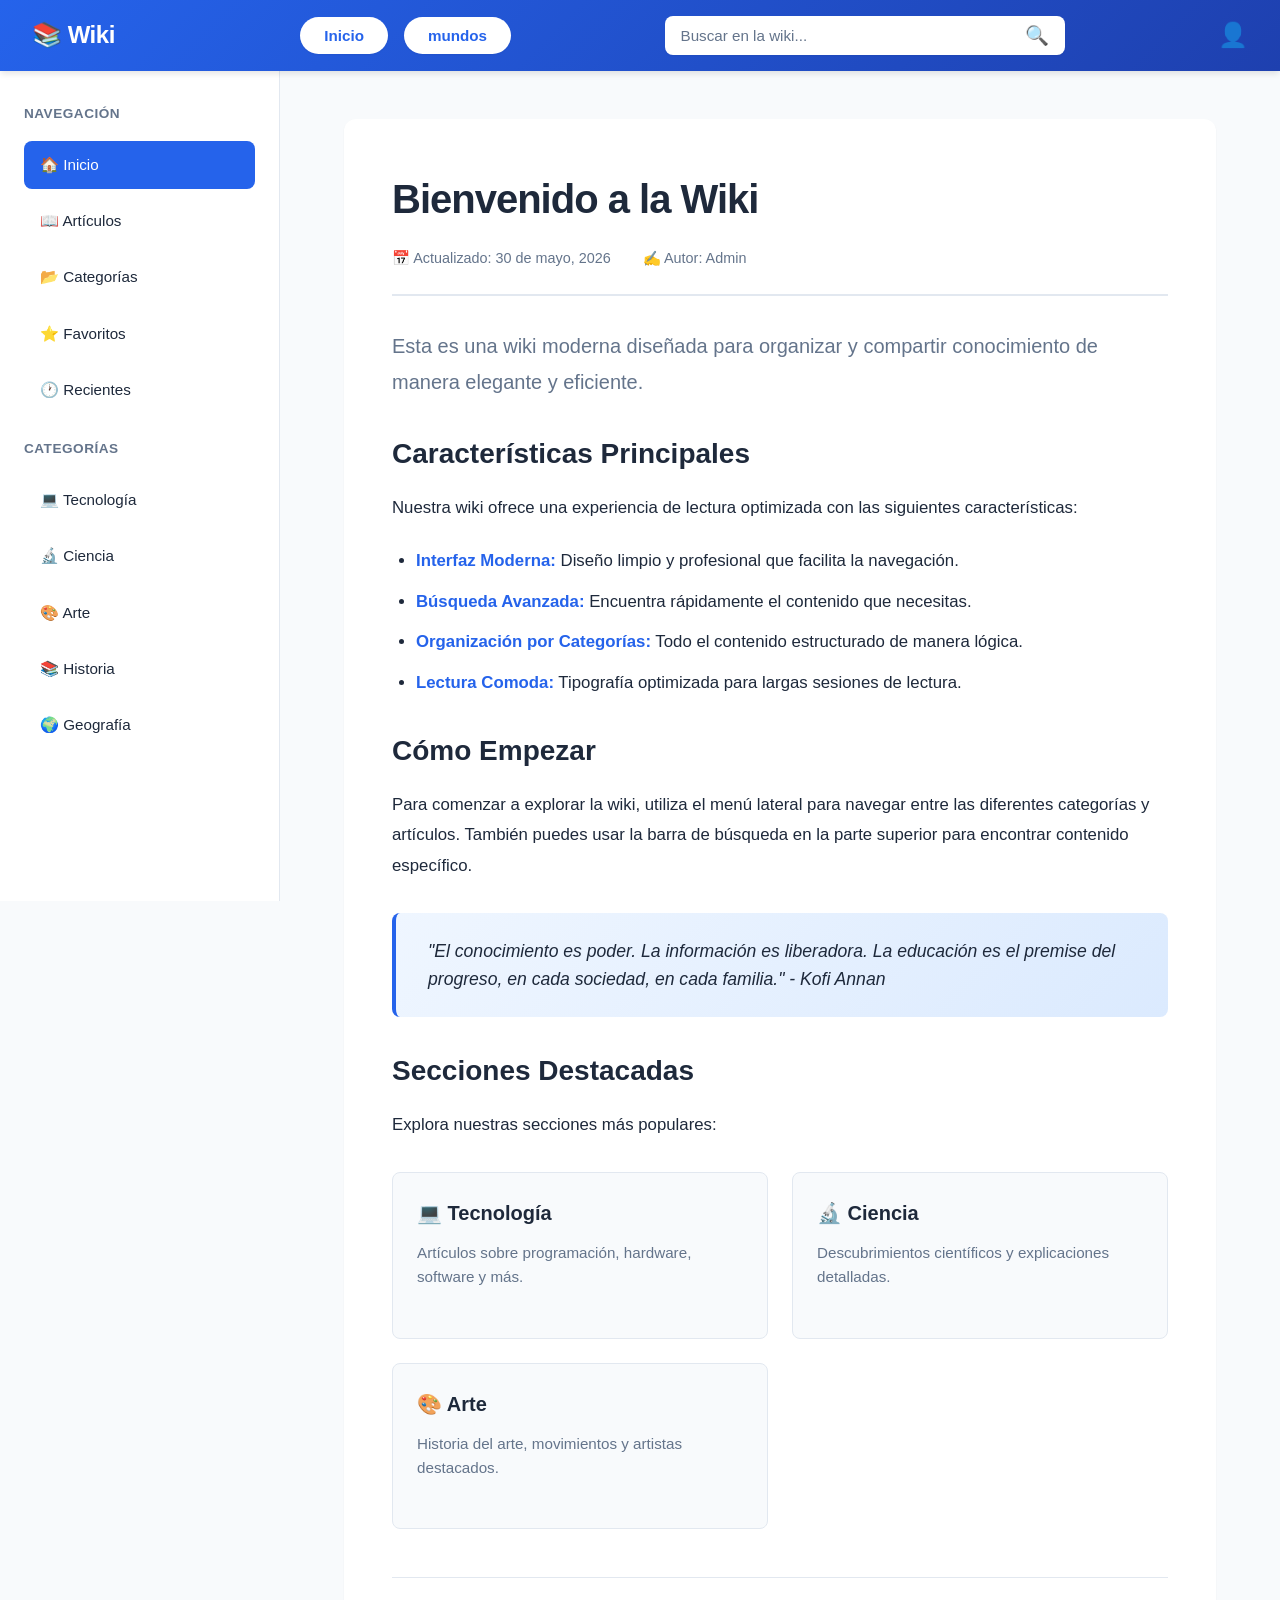
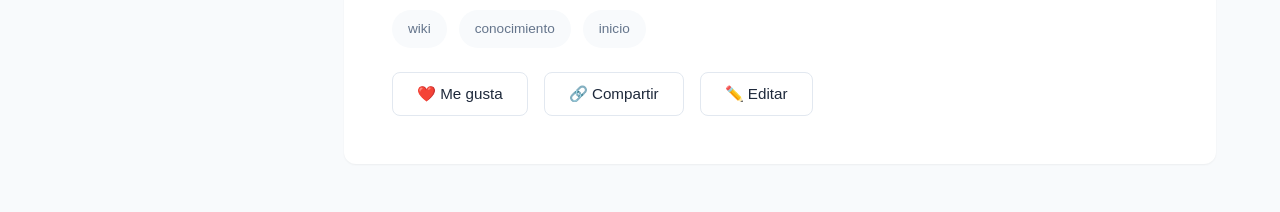
==== index.html @ feb815dc "Add files via upload" ====
<!DOCTYPE html>
<html lang="es">
<head>
    <meta charset="UTF-8">
    <meta name="viewport" content="width=device-width, initial-scale=1.0">
    <title>Wiki - Conocimiento</title>
    <link rel="stylesheet" href="style.css">
</head>
<body>
    <!-- Barra Superior -->
    <header class="top-bar">
        <div class="logo">
            <h1>📚 Wiki</h1>
        </div>
        <div class="nav-buttons">
            <button class="nav-button">Inicio</button>
            <button class="nav-button">mundos</button>
        </div>
        <div class="search-container">
            <input type="text" class="search-input" placeholder="Buscar en la wiki...">
            <button class="search-button">🔍</button>
        </div>
        <div class="user-menu">
            <span class="user-avatar">👤</span>
        </div>
    </header>

    <div class="main-container">
        <!-- Menú Lateral -->
        <aside class="sidebar">
            <nav class="sidebar-nav">
                <h3>Navegación</h3>
                <ul>
                    <li><a href="#" class="active">🏠 Inicio</a></li>
                    <li><a href="#">📖 Artículos</a></li>
                    <li><a href="#">📂 Categorías</a></li>
                    <li><a href="#">⭐ Favoritos</a></li>
                    <li><a href="#">🕐 Recientes</a></li>
                </ul>
                
                <h3>Categorías</h3>
                <ul>
                    <li><a href="#">💻 Tecnología</a></li>
                    <li><a href="#">🔬 Ciencia</a></li>
                    <li><a href="#">🎨 Arte</a></li>
                    <li><a href="#">📚 Historia</a></li>
                    <li><a href="#">🌍 Geografía</a></li>
                </ul>
            </nav>
        </aside>

        <!-- Área Central de Contenido -->
        <main class="content-area">
            <article class="article">
                <div class="article-header">
                    <h1>Bienvenido a la Wiki</h1>
                    <div class="article-meta">
                        <span class="date">📅 Actualizado: 30 de mayo, 2026</span>
                        <span class="author">✍️ Autor: Admin</span>
                    </div>
                </div>
                
                <div class="article-content">
                    <p class="lead">Esta es una wiki moderna diseñada para organizar y compartir conocimiento de manera elegante y eficiente.</p>
                    
                    <h2>Características Principales</h2>
                    <p>Nuestra wiki ofrece una experiencia de lectura optimizada con las siguientes características:</p>
                    
                    <ul>
                        <li><strong>Interfaz Moderna:</strong> Diseño limpio y profesional que facilita la navegación.</li>
                        <li><strong>Búsqueda Avanzada:</strong> Encuentra rápidamente el contenido que necesitas.</li>
                        <li><strong>Organización por Categorías:</strong> Todo el contenido estructurado de manera lógica.</li>
                        <li><strong>Lectura Comoda:</strong> Tipografía optimizada para largas sesiones de lectura.</li>
                    </ul>
                    
                    <h2>Cómo Empezar</h2>
                    <p>Para comenzar a explorar la wiki, utiliza el menú lateral para navegar entre las diferentes categorías y artículos. También puedes usar la barra de búsqueda en la parte superior para encontrar contenido específico.</p>
                    
                    <blockquote>
                        "El conocimiento es poder. La información es liberadora. La educación es el premise del progreso, en cada sociedad, en cada familia." - Kofi Annan
                    </blockquote>
                    
                    <h2>Secciones Destacadas</h2>
                    <p>Explora nuestras secciones más populares:</p>
                    
                    <div class="featured-sections">
                        <div class="featured-card">
                            <h3>💻 Tecnología</h3>
                            <p>Artículos sobre programación, hardware, software y más.</p>
                        </div>
                        <div class="featured-card">
                            <h3>🔬 Ciencia</h3>
                            <p>Descubrimientos científicos y explicaciones detalladas.</p>
                        </div>
                        <div class="featured-card">
                            <h3>🎨 Arte</h3>
                            <p>Historia del arte, movimientos y artistas destacados.</p>
                        </div>
                    </div>
                </div>
                
                <div class="article-footer">
                    <div class="tags">
                        <span class="tag">wiki</span>
                        <span class="tag">conocimiento</span>
                        <span class="tag">inicio</span>
                    </div>
                    <div class="actions">
                        <button class="action-button">❤️ Me gusta</button>
                        <button class="action-button">🔗 Compartir</button>
                        <button class="action-button">✏️ Editar</button>
                    </div>
                </div>
            </article>
        </main>
    </div>
</body>
</html>
---- style.css ----
/* Reset y Estilos Base */
* {
    margin: 0;
    padding: 0;
    box-sizing: border-box;
}

:root {
    --primary-color: #2563eb;
    --secondary-color: #1e40af;
    --accent-color: #3b82f6;
    --text-dark: #1e293b;
    --text-light: #64748b;
    --text-white: #ffffff;
    --bg-light: #f8fafc;
    --bg-white: #ffffff;
    --border-color: #e2e8f0;
    --shadow-sm: 0 1px 2px 0 rgba(0, 0, 0, 0.05);
    --shadow-md: 0 4px 6px -1px rgba(0, 0, 0, 0.1);
    --shadow-lg: 0 10px 15px -3px rgba(0, 0, 0, 0.1);
    --radius-md: 8px;
    --radius-lg: 12px;
}

body {
    font-family: -apple-system, BlinkMacSystemFont, 'Segoe UI', Roboto, 'Helvetica Neue', Arial, sans-serif;
    background-color: var(--bg-light);
    color: var(--text-dark);
    line-height: 1.6;
}

/* Barra Superior */
.top-bar {
    background: linear-gradient(135deg, var(--primary-color), var(--secondary-color));
    color: var(--text-white);
    padding: 1rem 2rem;
    display: flex;
    align-items: center;
    justify-content: space-between;
    box-shadow: var(--shadow-md);
    position: sticky;
    top: 0;
    z-index: 1000;
}

.logo h1 {
    font-size: 1.5rem;
    font-weight: 700;
    letter-spacing: -0.5px;
}

.nav-buttons {
    display: flex;
    gap: 1rem;
    margin-left: 2rem;
}

.nav-button {
    background: var(--bg-white);
    color: var(--primary-color);
    border: none;
    padding: 0.6rem 1.5rem;
    border-radius: 25px;
    font-size: 0.95rem;
    font-weight: 600;
    cursor: pointer;
    transition: all 0.2s ease;
    box-shadow: var(--shadow-sm);
}

.nav-button:hover {
    background: var(--bg-light);
    transform: translateY(-1px);
    box-shadow: var(--shadow-md);
}

.search-container {
    display: flex;
    align-items: center;
    background: var(--bg-white);
    border-radius: var(--radius-md);
    padding: 0.5rem 1rem;
    width: 400px;
    box-shadow: var(--shadow-sm);
}

.search-input {
    border: none;
    outline: none;
    width: 100%;
    font-size: 0.95rem;
    color: var(--text-dark);
}

.search-input::placeholder {
    color: var(--text-light);
}

.search-button {
    background: none;
    border: none;
    cursor: pointer;
    font-size: 1.2rem;
    padding: 0;
    margin-left: 0.5rem;
}

.user-menu {
    display: flex;
    align-items: center;
    gap: 1rem;
}

.user-avatar {
    font-size: 1.5rem;
    cursor: pointer;
}

/* Contenedor Principal */
.main-container {
    display: flex;
    min-height: calc(100vh - 70px);
}

/* Menú Lateral */
.sidebar {
    width: 280px;
    background: var(--bg-white);
    border-right: 1px solid var(--border-color);
    padding: 2rem 1.5rem;
    position: sticky;
    top: 70px;
    height: calc(100vh - 70px);
    overflow-y: auto;
}

.sidebar-nav h3 {
    font-size: 0.85rem;
    text-transform: uppercase;
    letter-spacing: 0.5px;
    color: var(--text-light);
    margin: 1.5rem 0 1rem 0;
    font-weight: 600;
}

.sidebar-nav h3:first-child {
    margin-top: 0;
}

.sidebar-nav ul {
    list-style: none;
}

.sidebar-nav ul li {
    margin-bottom: 0.5rem;
}

.sidebar-nav ul li a {
    display: flex;
    align-items: center;
    padding: 0.75rem 1rem;
    text-decoration: none;
    color: var(--text-dark);
    border-radius: var(--radius-md);
    transition: all 0.2s ease;
    font-size: 0.95rem;
}

.sidebar-nav ul li a:hover {
    background-color: var(--bg-light);
    color: var(--primary-color);
}

.sidebar-nav ul li a.active {
    background-color: var(--primary-color);
    color: var(--text-white);
}

/* Área Central de Contenido */
.content-area {
    flex: 1;
    padding: 3rem 4rem;
    max-width: 1200px;
}

.article {
    background: var(--bg-white);
    border-radius: var(--radius-lg);
    padding: 3rem;
    box-shadow: var(--shadow-sm);
}

.article-header {
    margin-bottom: 2rem;
    border-bottom: 2px solid var(--border-color);
    padding-bottom: 1.5rem;
}

.article-header h1 {
    font-size: 2.5rem;
    font-weight: 800;
    color: var(--text-dark);
    margin-bottom: 1rem;
    letter-spacing: -1px;
}

.article-meta {
    display: flex;
    gap: 2rem;
    color: var(--text-light);
    font-size: 0.9rem;
}

.article-content {
    color: var(--text-dark);
}

.article-content .lead {
    font-size: 1.25rem;
    line-height: 1.8;
    color: var(--text-light);
    margin-bottom: 2rem;
    font-weight: 400;
}

.article-content h2 {
    font-size: 1.75rem;
    font-weight: 700;
    margin: 2rem 0 1rem 0;
    color: var(--text-dark);
}

.article-content p {
    margin-bottom: 1.5rem;
    font-size: 1.05rem;
    line-height: 1.8;
}

.article-content ul {
    margin: 1.5rem 0;
    padding-left: 1.5rem;
}

.article-content ul li {
    margin-bottom: 0.75rem;
    font-size: 1.05rem;
    line-height: 1.7;
}

.article-content strong {
    color: var(--primary-color);
    font-weight: 600;
}

.article-content blockquote {
    background: linear-gradient(135deg, #eff6ff, #dbeafe);
    border-left: 4px solid var(--primary-color);
    padding: 1.5rem 2rem;
    margin: 2rem 0;
    border-radius: var(--radius-md);
    font-style: italic;
    font-size: 1.1rem;
    color: var(--text-dark);
}

.featured-sections {
    display: grid;
    grid-template-columns: repeat(auto-fit, minmax(250px, 1fr));
    gap: 1.5rem;
    margin: 2rem 0;
}

.featured-card {
    background: var(--bg-light);
    padding: 1.5rem;
    border-radius: var(--radius-md);
    border: 1px solid var(--border-color);
    transition: all 0.3s ease;
}

.featured-card:hover {
    box-shadow: var(--shadow-md);
    transform: translateY(-2px);
}

.featured-card h3 {
    font-size: 1.25rem;
    margin-bottom: 0.75rem;
    color: var(--text-dark);
}

.featured-card p {
    color: var(--text-light);
    font-size: 0.95rem;
    line-height: 1.6;
}

/* Footer del Artículo */
.article-footer {
    margin-top: 3rem;
    padding-top: 2rem;
    border-top: 1px solid var(--border-color);
}

.tags {
    display: flex;
    gap: 0.75rem;
    margin-bottom: 1.5rem;
}

.tag {
    background: var(--bg-light);
    color: var(--text-light);
    padding: 0.5rem 1rem;
    border-radius: 20px;
    font-size: 0.85rem;
    font-weight: 500;
}

.actions {
    display: flex;
    gap: 1rem;
}

.action-button {
    background: var(--bg-white);
    border: 1px solid var(--border-color);
    padding: 0.75rem 1.5rem;
    border-radius: var(--radius-md);
    cursor: pointer;
    font-size: 0.95rem;
    transition: all 0.2s ease;
    color: var(--text-dark);
}

.action-button:hover {
    background: var(--primary-color);
    color: var(--text-white);
    border-color: var(--primary-color);
}

/* Scrollbar Personalizado */
.sidebar::-webkit-scrollbar {
    width: 6px;
}

.sidebar::-webkit-scrollbar-track {
    background: var(--bg-light);
}

.sidebar::-webkit-scrollbar-thumb {
    background: var(--border-color);
    border-radius: 3px;
}

.sidebar::-webkit-scrollbar-thumb:hover {
    background: var(--text-light);
}

/* Responsive */
@media (max-width: 1024px) {
    .content-area {
        padding: 2rem 3rem;
    }
    
    .search-container {
        width: 300px;
    }
}

@media (max-width: 768px) {
    .main-container {
        flex-direction: column;
    }
    
    .sidebar {
        width: 100%;
        height: auto;
        position: relative;
        top: 0;
    }
    
    .content-area {
        padding: 2rem 1.5rem;
    }
    
    .article {
        padding: 2rem;
    }
    
    .article-header h1 {
        font-size: 2rem;
    }
    
    .top-bar {
        flex-direction: column;
        gap: 1rem;
        padding: 1rem;
    }
    
    .search-container {
        width: 100%;
    }
    
    .featured-sections {
        grid-template-columns: 1fr;
    }
}
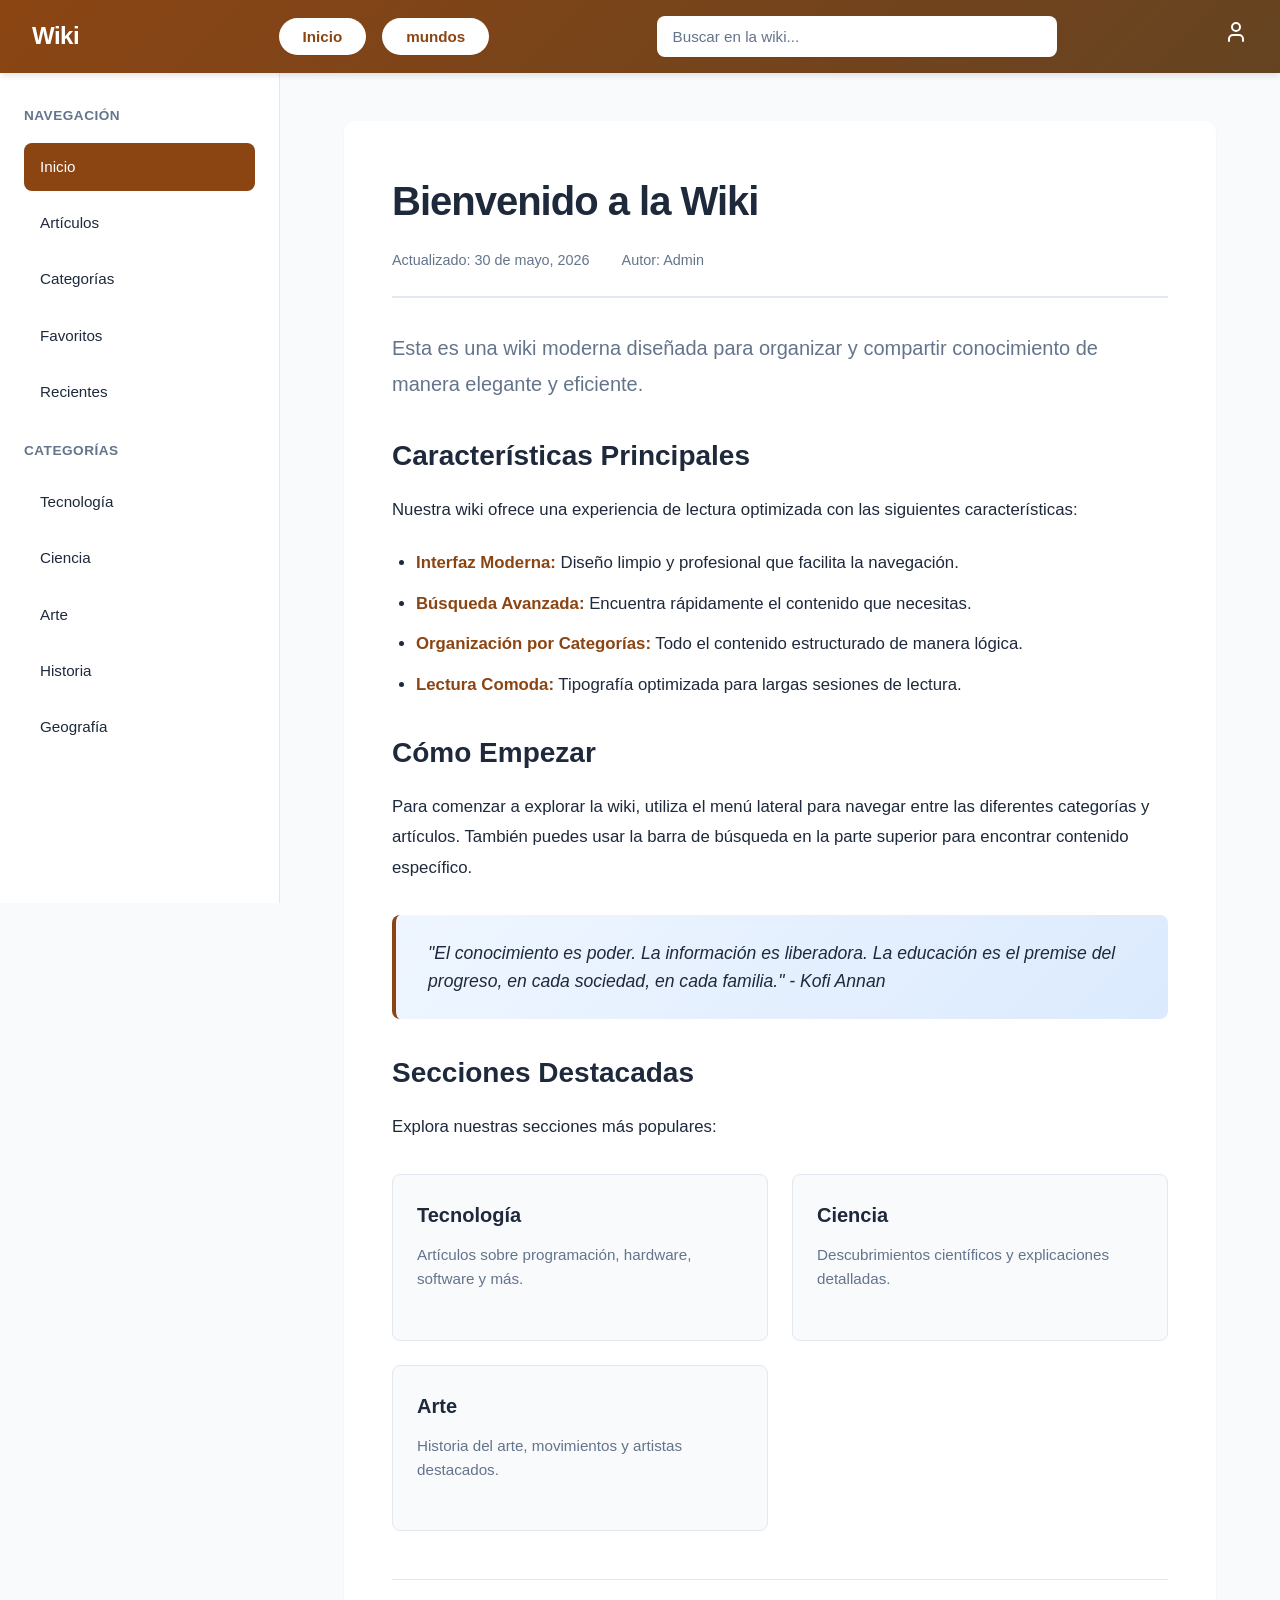
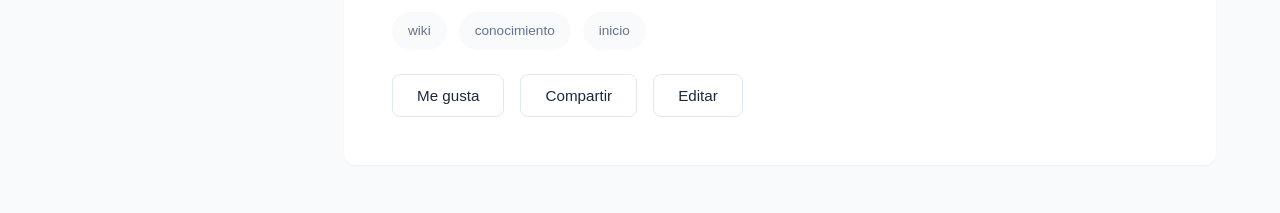
==== commit f545346a: "Add files via upload" ====
--- a/index.html
+++ b/index.html
@@ -10,7 +10,7 @@
     <!-- Barra Superior -->
     <header class="top-bar">
         <div class="logo">
-            <h1>📚 Wiki</h1>
+            <h1>Wiki</h1>
         </div>
         <div class="nav-buttons">
             <button class="nav-button">Inicio</button>
@@ -18,10 +18,20 @@
         </div>
         <div class="search-container">
             <input type="text" class="search-input" placeholder="Buscar en la wiki...">
-            <button class="search-button">🔍</button>
+            <button class="search-button">
+                <svg xmlns="http://www.w3.org/2000/svg" width="20" height="20" viewBox="0 0 24 24" fill="none" stroke="#ffffff" stroke-width="2" stroke-linecap="round" stroke-linejoin="round">
+                    <circle cx="11" cy="11" r="8"></circle>
+                    <path d="m21 21-4.35-4.35"></path>
+                </svg>
+            </button>
         </div>
         <div class="user-menu">
-            <span class="user-avatar">👤</span>
+            <span class="user-avatar">
+                <svg xmlns="http://www.w3.org/2000/svg" width="24" height="24" viewBox="0 0 24 24" fill="none" stroke="#ffffff" stroke-width="2" stroke-linecap="round" stroke-linejoin="round">
+                    <path d="M19 21v-2a4 4 0 0 0-4-4H9a4 4 0 0 0-4 4v2"></path>
+                    <circle cx="12" cy="7" r="4"></circle>
+                </svg>
+            </span>
         </div>
     </header>
 
@@ -31,20 +41,20 @@
             <nav class="sidebar-nav">
                 <h3>Navegación</h3>
                 <ul>
-                    <li><a href="#" class="active">🏠 Inicio</a></li>
-                    <li><a href="#">📖 Artículos</a></li>
-                    <li><a href="#">📂 Categorías</a></li>
-                    <li><a href="#">⭐ Favoritos</a></li>
-                    <li><a href="#">🕐 Recientes</a></li>
+                    <li><a href="#" class="active">Inicio</a></li>
+                    <li><a href="#">Artículos</a></li>
+                    <li><a href="#">Categorías</a></li>
+                    <li><a href="#">Favoritos</a></li>
+                    <li><a href="#">Recientes</a></li>
                 </ul>
                 
                 <h3>Categorías</h3>
                 <ul>
-                    <li><a href="#">💻 Tecnología</a></li>
-                    <li><a href="#">🔬 Ciencia</a></li>
-                    <li><a href="#">🎨 Arte</a></li>
-                    <li><a href="#">📚 Historia</a></li>
-                    <li><a href="#">🌍 Geografía</a></li>
+                    <li><a href="#">Tecnología</a></li>
+                    <li><a href="#">Ciencia</a></li>
+                    <li><a href="#">Arte</a></li>
+                    <li><a href="#">Historia</a></li>
+                    <li><a href="#">Geografía</a></li>
                 </ul>
             </nav>
         </aside>
@@ -55,8 +65,8 @@
                 <div class="article-header">
                     <h1>Bienvenido a la Wiki</h1>
                     <div class="article-meta">
-                        <span class="date">📅 Actualizado: 30 de mayo, 2026</span>
-                        <span class="author">✍️ Autor: Admin</span>
+                        <span class="date">Actualizado: 30 de mayo, 2026</span>
+                        <span class="author">Autor: Admin</span>
                     </div>
                 </div>
                 
@@ -85,15 +95,15 @@
                     
                     <div class="featured-sections">
                         <div class="featured-card">
-                            <h3>💻 Tecnología</h3>
+                            <h3>Tecnología</h3>
                             <p>Artículos sobre programación, hardware, software y más.</p>
                         </div>
                         <div class="featured-card">
-                            <h3>🔬 Ciencia</h3>
+                            <h3>Ciencia</h3>
                             <p>Descubrimientos científicos y explicaciones detalladas.</p>
                         </div>
                         <div class="featured-card">
-                            <h3>🎨 Arte</h3>
+                            <h3>Arte</h3>
                             <p>Historia del arte, movimientos y artistas destacados.</p>
                         </div>
                     </div>
@@ -106,9 +116,9 @@
                         <span class="tag">inicio</span>
                     </div>
                     <div class="actions">
-                        <button class="action-button">❤️ Me gusta</button>
-                        <button class="action-button">🔗 Compartir</button>
-                        <button class="action-button">✏️ Editar</button>
+                        <button class="action-button">Me gusta</button>
+                        <button class="action-button">Compartir</button>
+                        <button class="action-button">Editar</button>
                     </div>
                 </div>
             </article>
--- a/style.css
+++ b/style.css
@@ -6,9 +6,9 @@
 }
 
 :root {
-    --primary-color: #2563eb;
-    --secondary-color: #1e40af;
-    --accent-color: #3b82f6;
+    --primary-color: #8B4513;
+    --secondary-color: #654321;
+    --accent-color: #A0522D;
     --text-dark: #1e293b;
     --text-light: #64748b;
     --text-white: #ffffff;
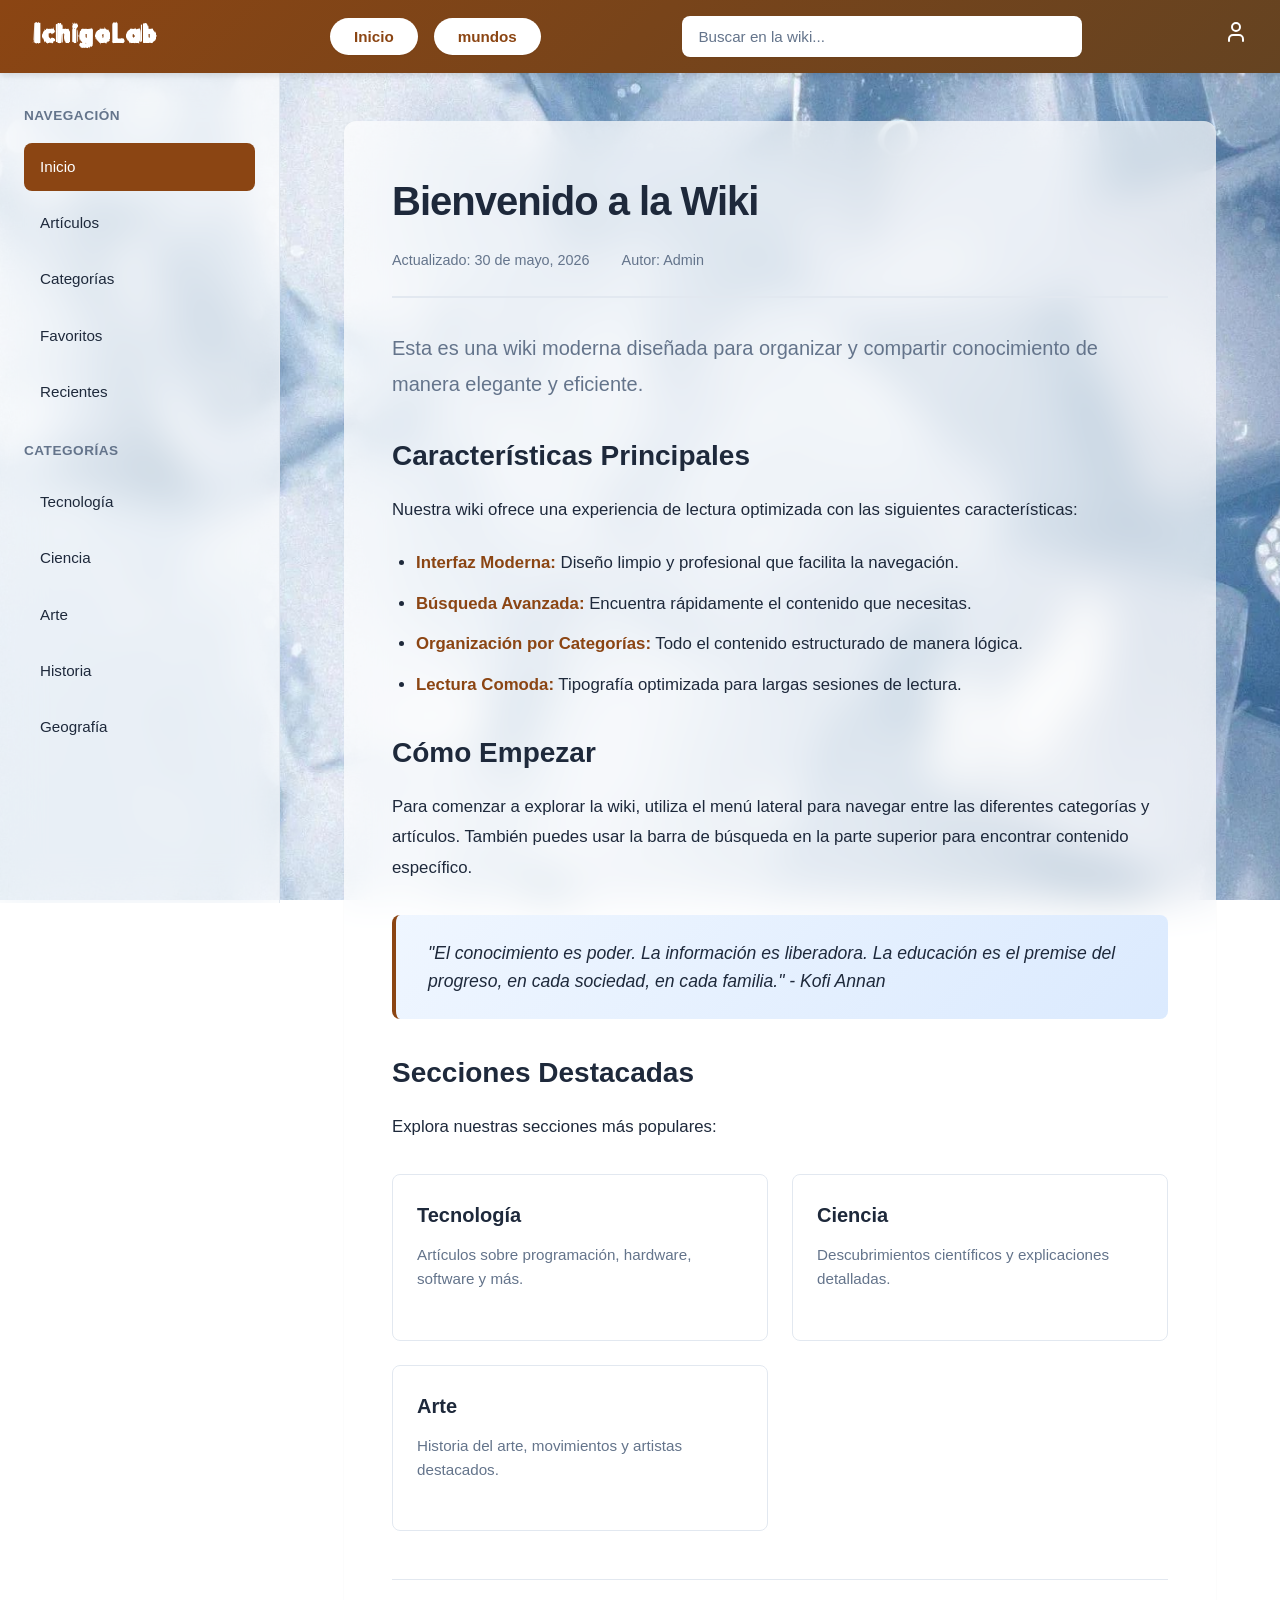
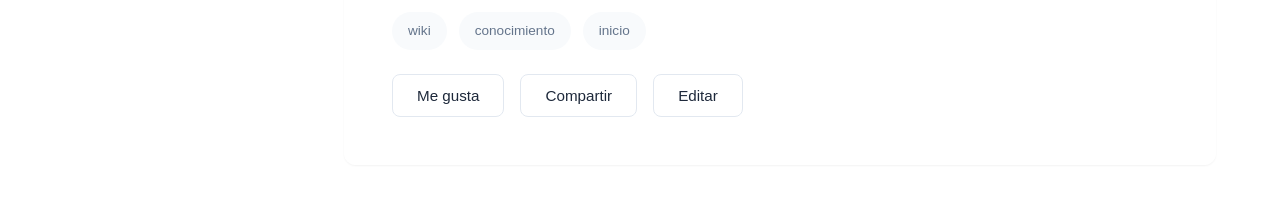
==== commit 9f4be3b9: "Add files via upload" ====
--- a/index.html
+++ b/index.html
@@ -10,7 +10,7 @@
     <!-- Barra Superior -->
     <header class="top-bar">
         <div class="logo">
-            <h1>Wiki</h1>
+            <h1>IchigoLab</h1>
         </div>
         <div class="nav-buttons">
             <button class="nav-button">Inicio</button>
--- a/style.css
+++ b/style.css
@@ -22,9 +22,20 @@
     --radius-lg: 12px;
 }
 
+@font-face {
+    font-family: 'ERTHQAKE';
+    src: url('ERTHQAKE.TTF') format('truetype');
+    font-weight: normal;
+    font-style: normal;
+}
+
 body {
     font-family: -apple-system, BlinkMacSystemFont, 'Segoe UI', Roboto, 'Helvetica Neue', Arial, sans-serif;
-    background-color: var(--bg-light);
+    background-image: url('Fondonormal.jpg');
+    background-size: cover;
+    background-position: center;
+    background-attachment: fixed;
+    background-repeat: no-repeat;
     color: var(--text-dark);
     line-height: 1.6;
 }
@@ -44,6 +55,7 @@
 }
 
 .logo h1 {
+    font-family: 'ERTHQAKE', -apple-system, BlinkMacSystemFont, 'Segoe UI', Roboto, 'Helvetica Neue', Arial, sans-serif;
     font-size: 1.5rem;
     font-weight: 700;
     letter-spacing: -0.5px;
@@ -125,7 +137,9 @@
 /* Menú Lateral */
 .sidebar {
     width: 280px;
-    background: var(--bg-white);
+    background: rgba(255, 255, 255, 0.7);
+    backdrop-filter: blur(20px);
+    -webkit-backdrop-filter: blur(20px);
     border-right: 1px solid var(--border-color);
     padding: 2rem 1.5rem;
     position: sticky;
@@ -184,7 +198,9 @@
 }
 
 .article {
-    background: var(--bg-white);
+    background: rgba(255, 255, 255, 0.7);
+    backdrop-filter: blur(20px);
+    -webkit-backdrop-filter: blur(20px);
     border-radius: var(--radius-lg);
     padding: 3rem;
     box-shadow: var(--shadow-sm);
@@ -271,7 +287,9 @@
 }
 
 .featured-card {
-    background: var(--bg-light);
+    background: rgba(255, 255, 255, 0.6);
+    backdrop-filter: blur(20px);
+    -webkit-backdrop-filter: blur(20px);
     padding: 1.5rem;
     border-radius: var(--radius-md);
     border: 1px solid var(--border-color);
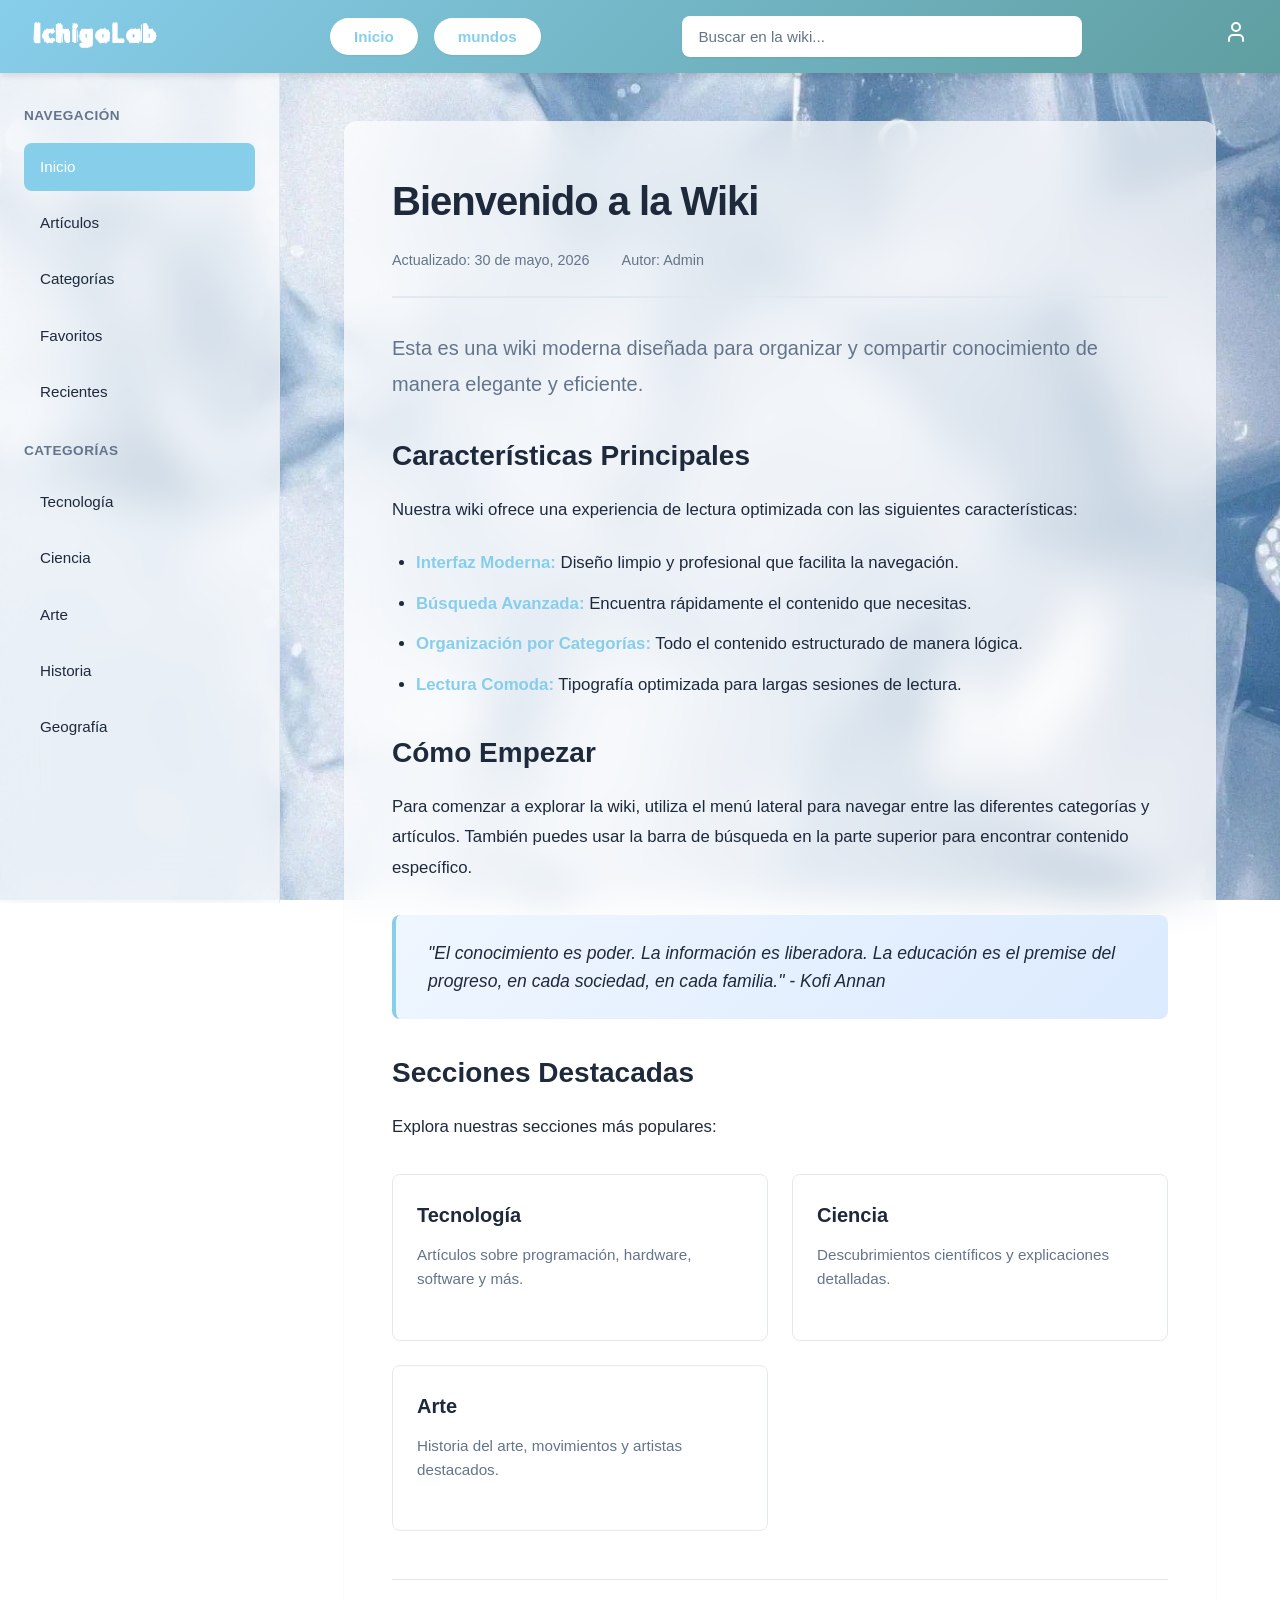
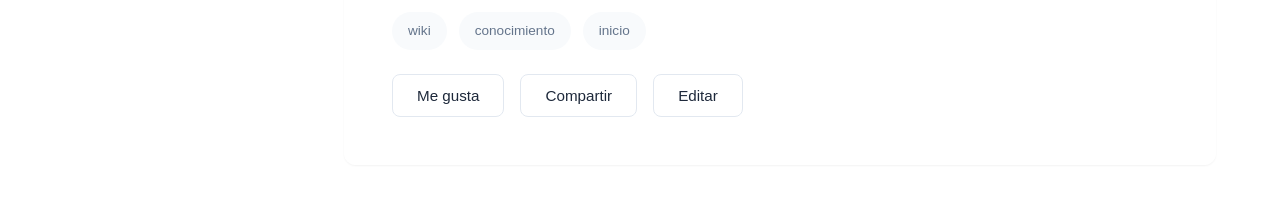
==== commit 74a02381: "Add files via upload" ====
--- a/index.html
+++ b/index.html
@@ -5,6 +5,7 @@
     <meta name="viewport" content="width=device-width, initial-scale=1.0">
     <title>Wiki - Conocimiento</title>
     <link rel="stylesheet" href="style.css">
+    <link rel="icon" href="Ichigoicon.png" type="image/png">
 </head>
 <body>
     <!-- Barra Superior -->
@@ -14,7 +15,14 @@
         </div>
         <div class="nav-buttons">
             <button class="nav-button">Inicio</button>
-            <button class="nav-button">mundos</button>
+            <div class="dropdown">
+                <button class="nav-button dropdown-toggle">mundos</button>
+                <div class="dropdown-content">
+                    <a href="mundos.html" class="dropdown-item">Ver todos los mundos</a>
+                    <a href="#" class="dropdown-item">Harry Potter</a>
+                    <a href="#" class="dropdown-item">Alien Stage</a>
+                </div>
+            </div>
         </div>
         <div class="search-container">
             <input type="text" class="search-input" placeholder="Buscar en la wiki...">
--- a/style.css
+++ b/style.css
@@ -6,9 +6,9 @@
 }
 
 :root {
-    --primary-color: #8B4513;
-    --secondary-color: #654321;
-    --accent-color: #A0522D;
+    --primary-color: #87CEEB;
+    --secondary-color: #5F9EA0;
+    --accent-color: #B0E0E6;
     --text-dark: #1e293b;
     --text-light: #64748b;
     --text-white: #ffffff;
@@ -84,6 +84,43 @@
     background: var(--bg-light);
     transform: translateY(-1px);
     box-shadow: var(--shadow-md);
+}
+
+.dropdown {
+    position: relative;
+}
+
+.dropdown-content {
+    display: none;
+    position: absolute;
+    top: 100%;
+    left: 0;
+    background: var(--bg-white);
+    min-width: 200px;
+    border-radius: var(--radius-md);
+    box-shadow: var(--shadow-lg);
+    padding: 0.5rem 0;
+    margin-top: 0;
+    z-index: 1001;
+}
+
+.dropdown:hover .dropdown-content,
+.dropdown-content:hover {
+    display: block;
+}
+
+.dropdown-item {
+    display: block;
+    padding: 0.75rem 1rem;
+    color: var(--text-dark);
+    text-decoration: none;
+    transition: all 0.2s ease;
+    font-size: 0.95rem;
+}
+
+.dropdown-item:hover {
+    background: var(--bg-light);
+    color: var(--primary-color);
 }
 
 .search-container {
@@ -313,6 +350,76 @@
     line-height: 1.6;
 }
 
+/* Estilos para la página de mundos */
+.worlds-grid {
+    display: grid;
+    grid-template-columns: repeat(auto-fit, minmax(300px, 1fr));
+    gap: 2rem;
+    margin: 2rem 0;
+}
+
+.world-card {
+    background: rgba(255, 255, 255, 0.7);
+    backdrop-filter: blur(20px);
+    -webkit-backdrop-filter: blur(20px);
+    border-radius: var(--radius-lg);
+    overflow: hidden;
+    box-shadow: var(--shadow-md);
+    transition: all 0.3s ease;
+}
+
+.world-card:hover {
+    transform: translateY(-5px);
+    box-shadow: var(--shadow-lg);
+}
+
+.world-image {
+    position: relative;
+    width: 100%;
+    height: 250px;
+    background: var(--bg-light);
+    overflow: hidden;
+}
+
+.world-gradient {
+    position: absolute;
+    bottom: 0;
+    left: 0;
+    right: 0;
+    height: 100%;
+    background: linear-gradient(to top, rgba(255, 255, 255, 0.9) 0%, rgba(255, 255, 255, 0.6) 30%, rgba(255, 255, 255, 0.3) 60%, rgba(255, 255, 255, 0) 100%);
+    pointer-events: none;
+}
+
+.world-placeholder {
+    position: absolute;
+    top: 0;
+    left: 0;
+    right: 0;
+    bottom: 0;
+    display: flex;
+    align-items: center;
+    justify-content: center;
+    background: var(--bg-light);
+}
+
+.world-placeholder span {
+    font-size: 1.5rem;
+    font-weight: 600;
+    color: var(--text-light);
+    text-align: center;
+    padding: 1rem;
+}
+
+.world-card h3 {
+    padding: 1.5rem;
+    font-size: 1.5rem;
+    font-weight: 700;
+    color: var(--text-dark);
+    text-align: center;
+    margin: 0;
+}
+
 /* Footer del Artículo */
 .article-footer {
     margin-top: 3rem;
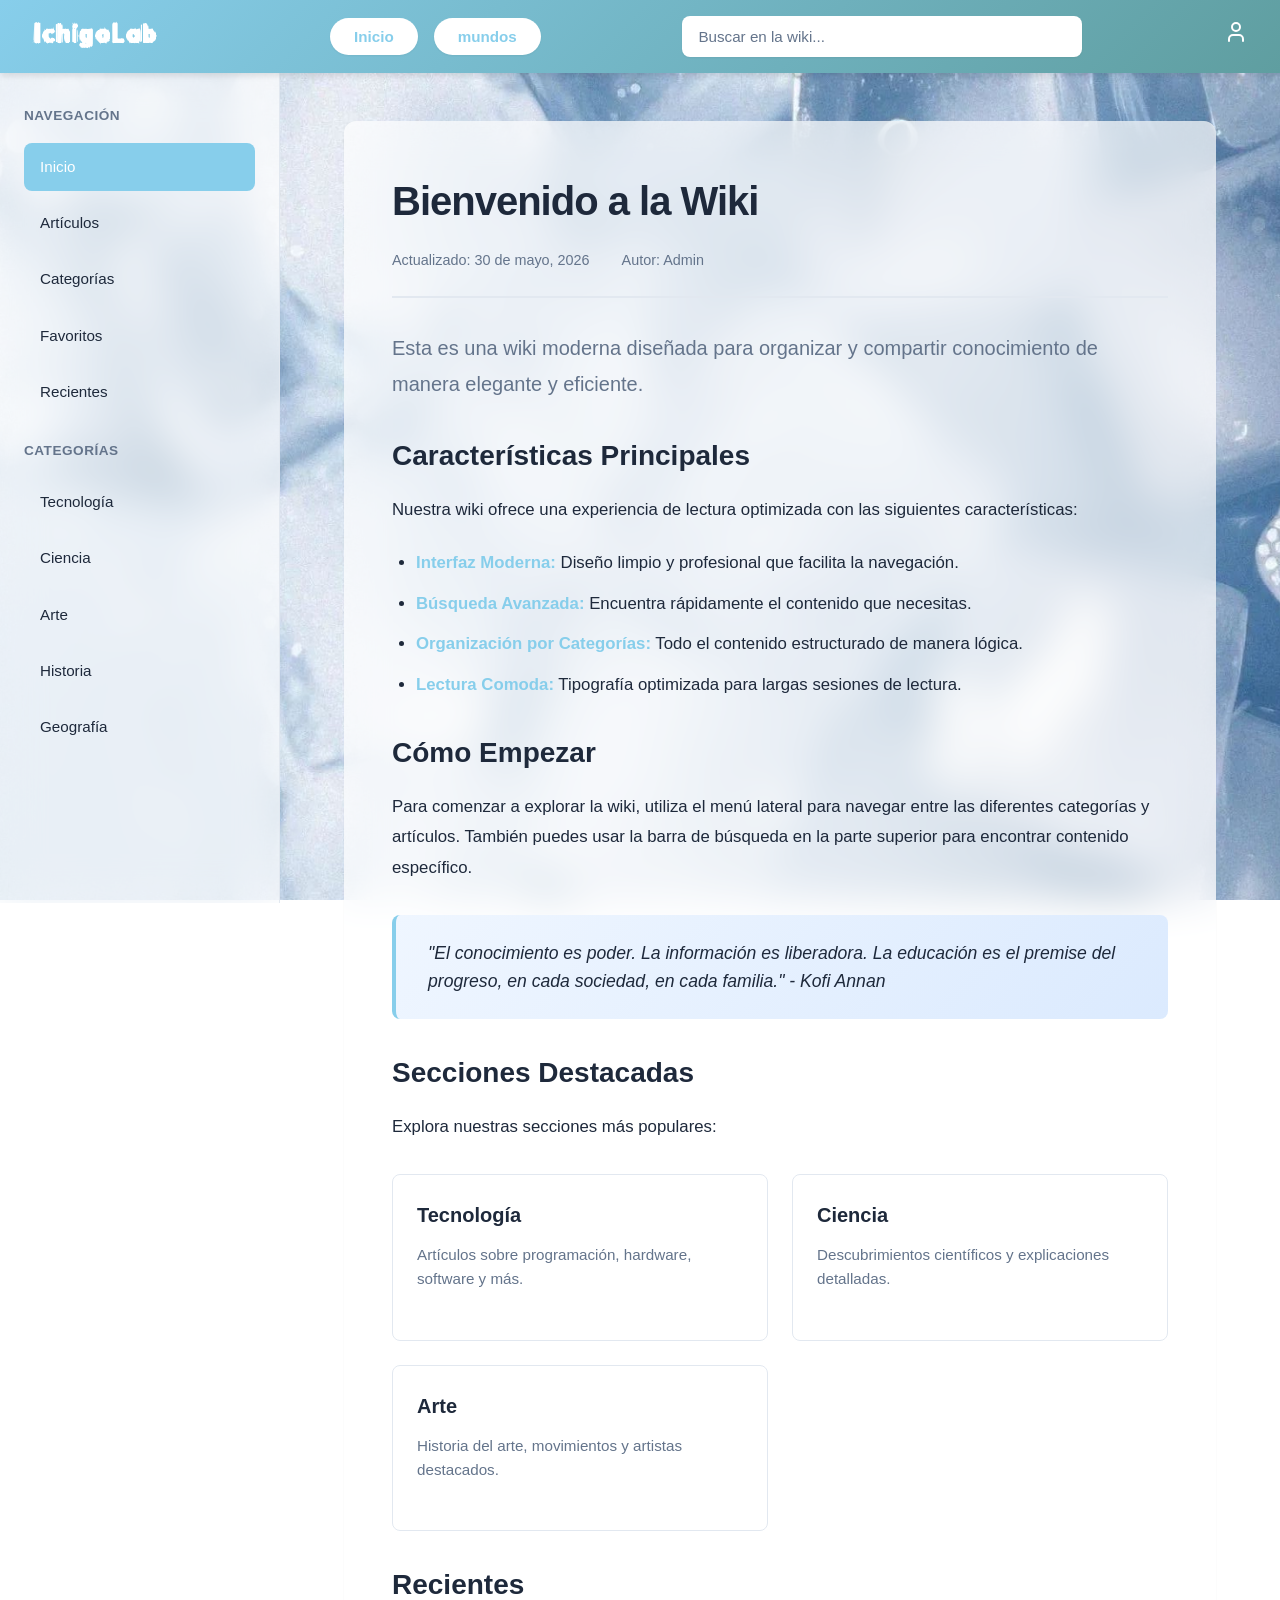
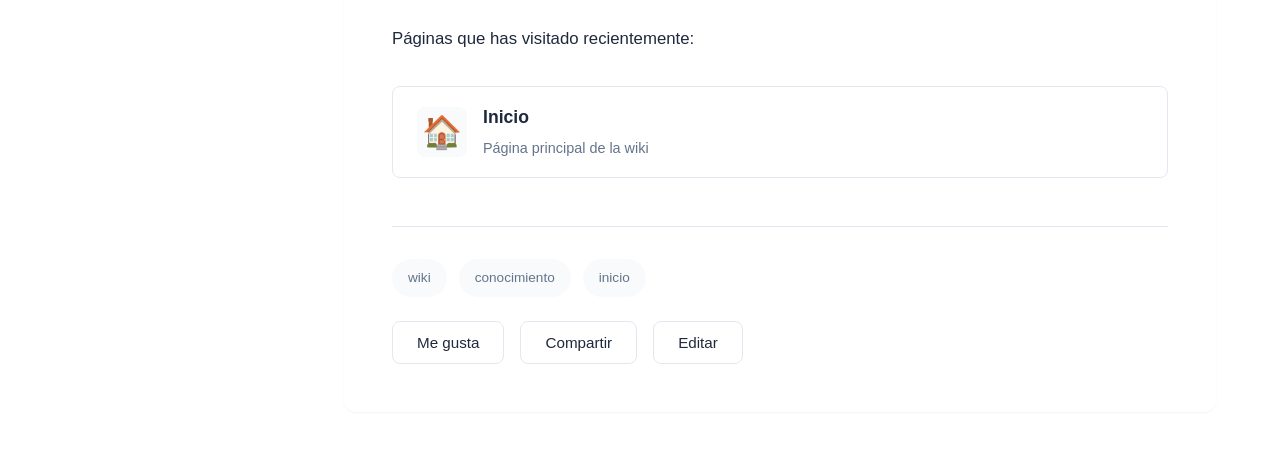
==== commit 1543e97a: "Add files via upload" ====
--- a/index.html
+++ b/index.html
@@ -6,6 +6,7 @@
     <title>Wiki - Conocimiento</title>
     <link rel="stylesheet" href="style.css">
     <link rel="icon" href="Ichigoicon.png" type="image/png">
+    <script src="script.js"></script>
 </head>
 <body>
     <!-- Barra Superior -->
@@ -115,6 +116,21 @@
                             <p>Historia del arte, movimientos y artistas destacados.</p>
                         </div>
                     </div>
+                    
+                    <h2>Recientes</h2>
+                    <p>Páginas que has visitado recientemente:</p>
+                    
+                    <div class="recent-pages" id="recentPages">
+                        <div class="recent-item">
+                            <a href="mundos.html" class="recent-link">
+                                <div class="recent-icon">🌍</div>
+                                <div class="recent-info">
+                                    <h4>Mundos</h4>
+                                    <p>Explora los diferentes mundos disponibles</p>
+                                </div>
+                            </a>
+                        </div>
+                    </div>
                 </div>
                 
                 <div class="article-footer">
--- a/style.css
+++ b/style.css
@@ -123,6 +123,14 @@
     color: var(--primary-color);
 }
 
+.article-header .decoration {
+    display: block;
+    font-size: 0.7rem;
+    opacity: 0.6;
+    margin-top: -5px;
+    line-height: 1;
+}
+
 .search-container {
     display: flex;
     align-items: center;
@@ -420,6 +428,61 @@
     margin: 0;
 }
 
+/* Estilos para la sección Recientes */
+.recent-pages {
+    display: flex;
+    flex-direction: column;
+    gap: 1rem;
+    margin: 2rem 0;
+}
+
+.recent-item {
+    background: rgba(255, 255, 255, 0.6);
+    backdrop-filter: blur(20px);
+    -webkit-backdrop-filter: blur(20px);
+    border-radius: var(--radius-md);
+    border: 1px solid var(--border-color);
+    transition: all 0.3s ease;
+}
+
+.recent-item:hover {
+    transform: translateY(-2px);
+    box-shadow: var(--shadow-md);
+}
+
+.recent-link {
+    display: flex;
+    align-items: center;
+    padding: 1rem 1.5rem;
+    text-decoration: none;
+    color: var(--text-dark);
+    gap: 1rem;
+}
+
+.recent-icon {
+    font-size: 2rem;
+    display: flex;
+    align-items: center;
+    justify-content: center;
+    width: 50px;
+    height: 50px;
+    background: var(--bg-light);
+    border-radius: var(--radius-md);
+}
+
+.recent-info h4 {
+    font-size: 1.1rem;
+    font-weight: 600;
+    margin: 0 0 0.25rem 0;
+    color: var(--text-dark);
+}
+
+.recent-info p {
+    font-size: 0.9rem;
+    color: var(--text-light);
+    margin: 0;
+}
+
 /* Footer del Artículo */
 .article-footer {
     margin-top: 3rem;
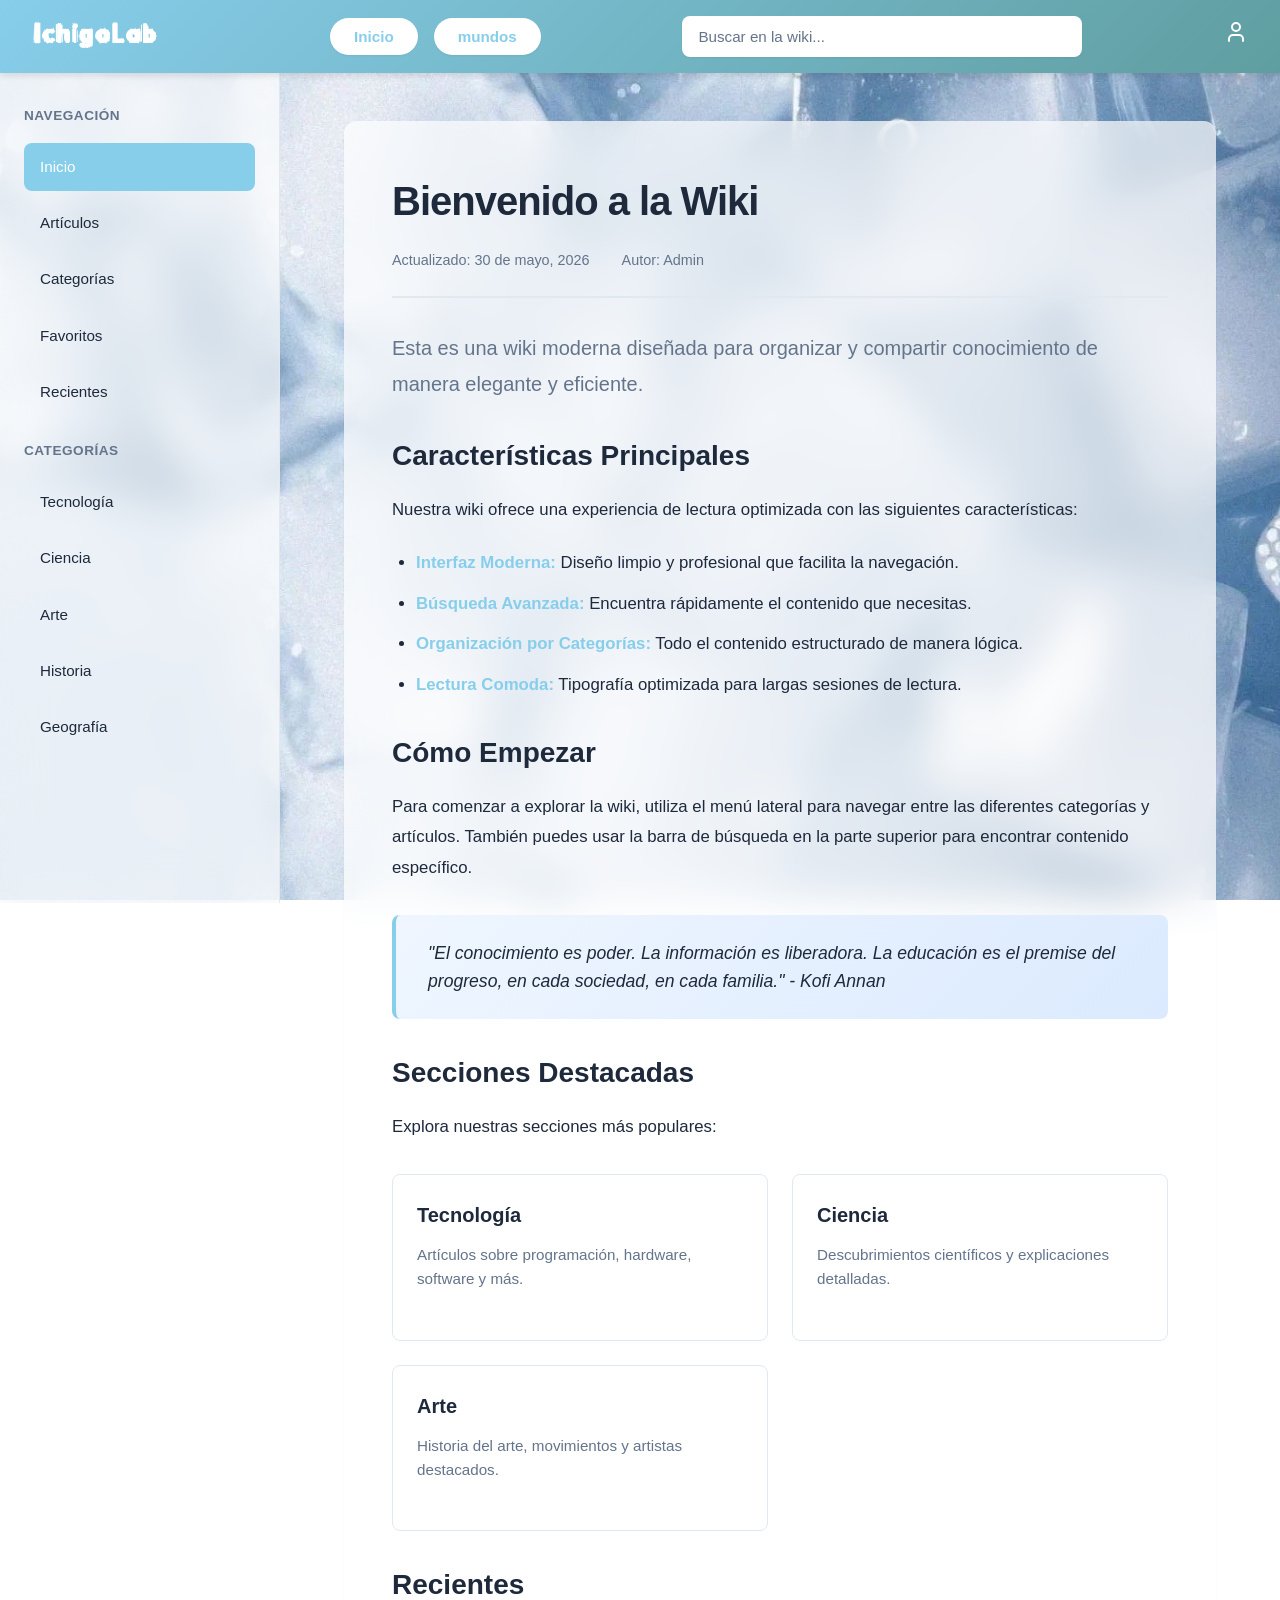
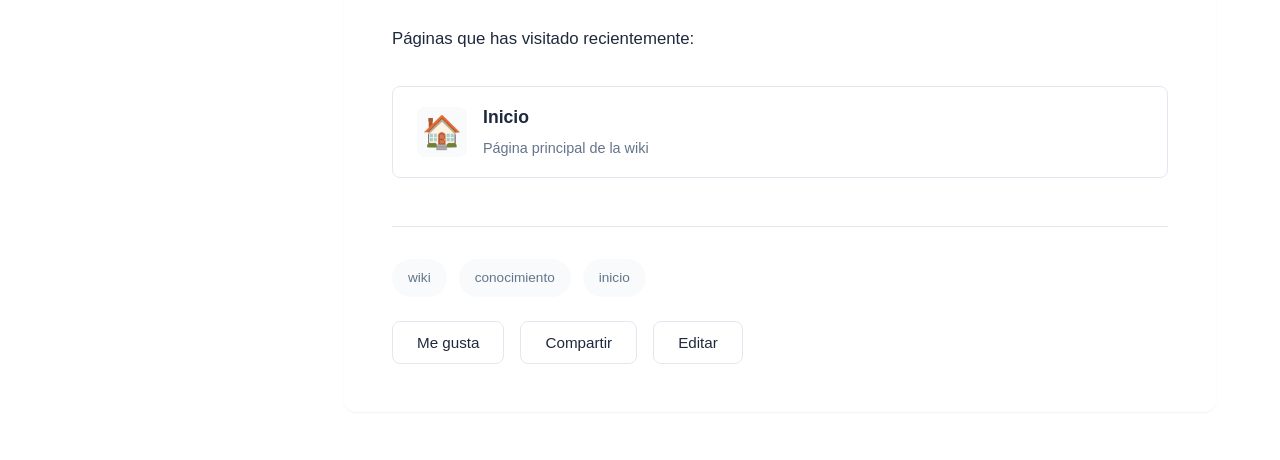
==== commit ad1758f1: "Add files via upload" ====
--- a/index.html
+++ b/index.html
@@ -20,7 +20,7 @@
                 <button class="nav-button dropdown-toggle">mundos</button>
                 <div class="dropdown-content">
                     <a href="mundos.html" class="dropdown-item">Ver todos los mundos</a>
-                    <a href="#" class="dropdown-item">Harry Potter</a>
+                    <a href="harry-potter.html" class="dropdown-item">Harry Potter</a>
                     <a href="#" class="dropdown-item">Alien Stage</a>
                 </div>
             </div>
--- a/style.css
+++ b/style.css
@@ -131,6 +131,18 @@
     line-height: 1;
 }
 
+.header-decoration {
+    display: flex;
+    justify-content: center;
+    margin: 1.5rem 0;
+}
+
+.decoration-image {
+    max-width: 100%;
+    height: auto;
+    display: block;
+}
+
 .search-container {
     display: flex;
     align-items: center;
@@ -483,6 +495,59 @@
     margin: 0;
 }
 
+/* Estilos para la lista de personajes */
+.characters-list {
+    display: flex;
+    flex-direction: column;
+    gap: 1rem;
+    margin: 2rem 0;
+}
+
+.character-item {
+    display: flex;
+    align-items: center;
+    justify-content: space-between;
+    background: rgba(255, 255, 255, 0.6);
+    backdrop-filter: blur(20px);
+    -webkit-backdrop-filter: blur(20px);
+    border-radius: var(--radius-md);
+    border: 1px solid var(--border-color);
+    padding: 1.5rem;
+    text-decoration: none;
+    color: var(--text-dark);
+    transition: all 0.3s ease;
+}
+
+.character-item:hover {
+    transform: translateY(-2px);
+    box-shadow: var(--shadow-md);
+    background: rgba(255, 255, 255, 0.8);
+}
+
+.character-info h3 {
+    font-size: 1.25rem;
+    font-weight: 600;
+    margin: 0 0 0.5rem 0;
+    color: var(--text-dark);
+}
+
+.character-info p {
+    font-size: 0.9rem;
+    color: var(--text-light);
+    margin: 0;
+}
+
+.character-arrow {
+    font-size: 1.5rem;
+    color: var(--primary-color);
+    font-weight: bold;
+    transition: transform 0.3s ease;
+}
+
+.character-item:hover .character-arrow {
+    transform: translateX(5px);
+}
+
 /* Footer del Artículo */
 .article-footer {
     margin-top: 3rem;
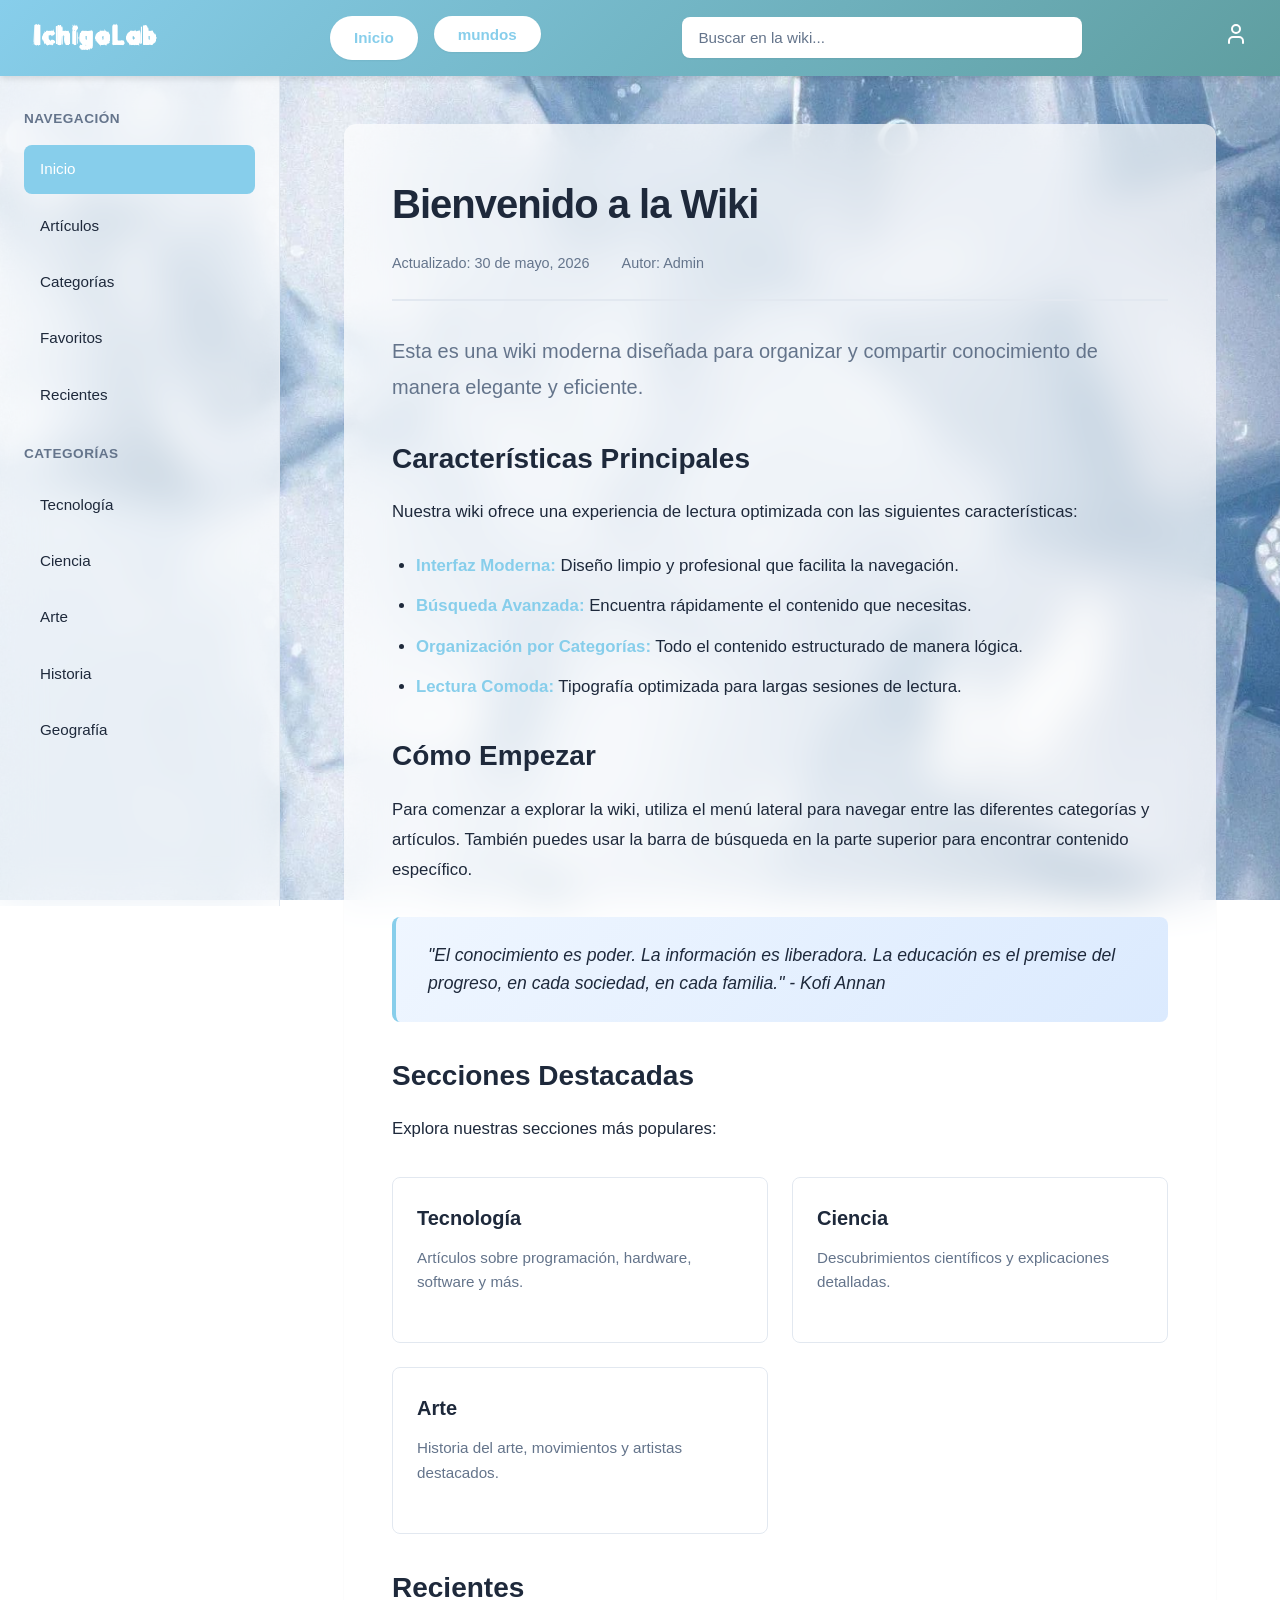
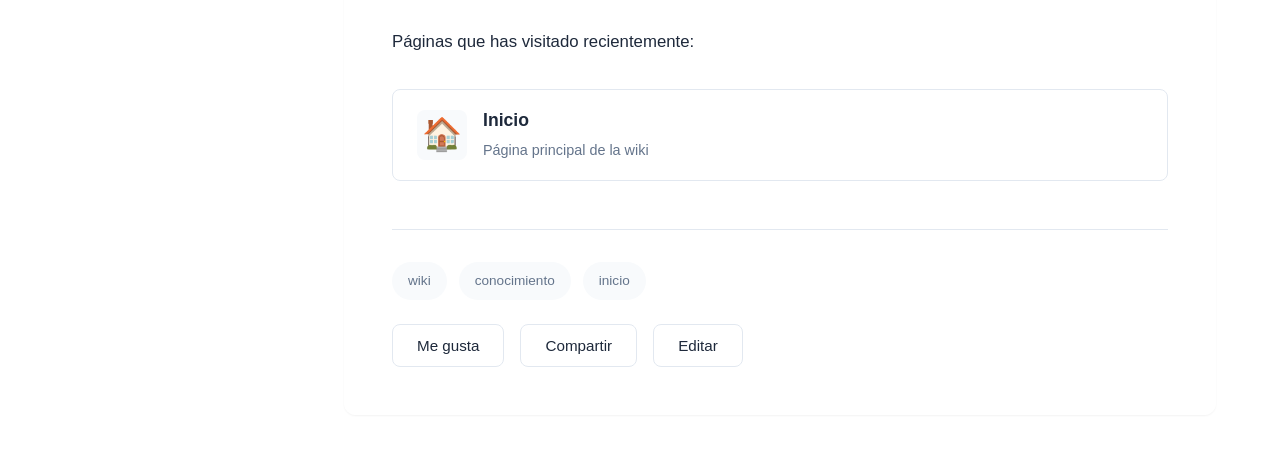
==== commit 0d2bfdb2: "Add files via upload" ====
--- a/index.html
+++ b/index.html
@@ -15,7 +15,7 @@
             <h1>IchigoLab</h1>
         </div>
         <div class="nav-buttons">
-            <button class="nav-button">Inicio</button>
+            <a href="index.html" class="nav-button">Inicio</a>
             <div class="dropdown">
                 <button class="nav-button dropdown-toggle">mundos</button>
                 <div class="dropdown-content">
--- a/style.css
+++ b/style.css
@@ -78,6 +78,8 @@
     cursor: pointer;
     transition: all 0.2s ease;
     box-shadow: var(--shadow-sm);
+    text-decoration: none;
+    display: inline-block;
 }
 
 .nav-button:hover {
@@ -134,7 +136,7 @@
 .header-decoration {
     display: flex;
     justify-content: center;
-    margin: 1.5rem 0;
+    margin: 0.5rem 0;
 }
 
 .decoration-image {
